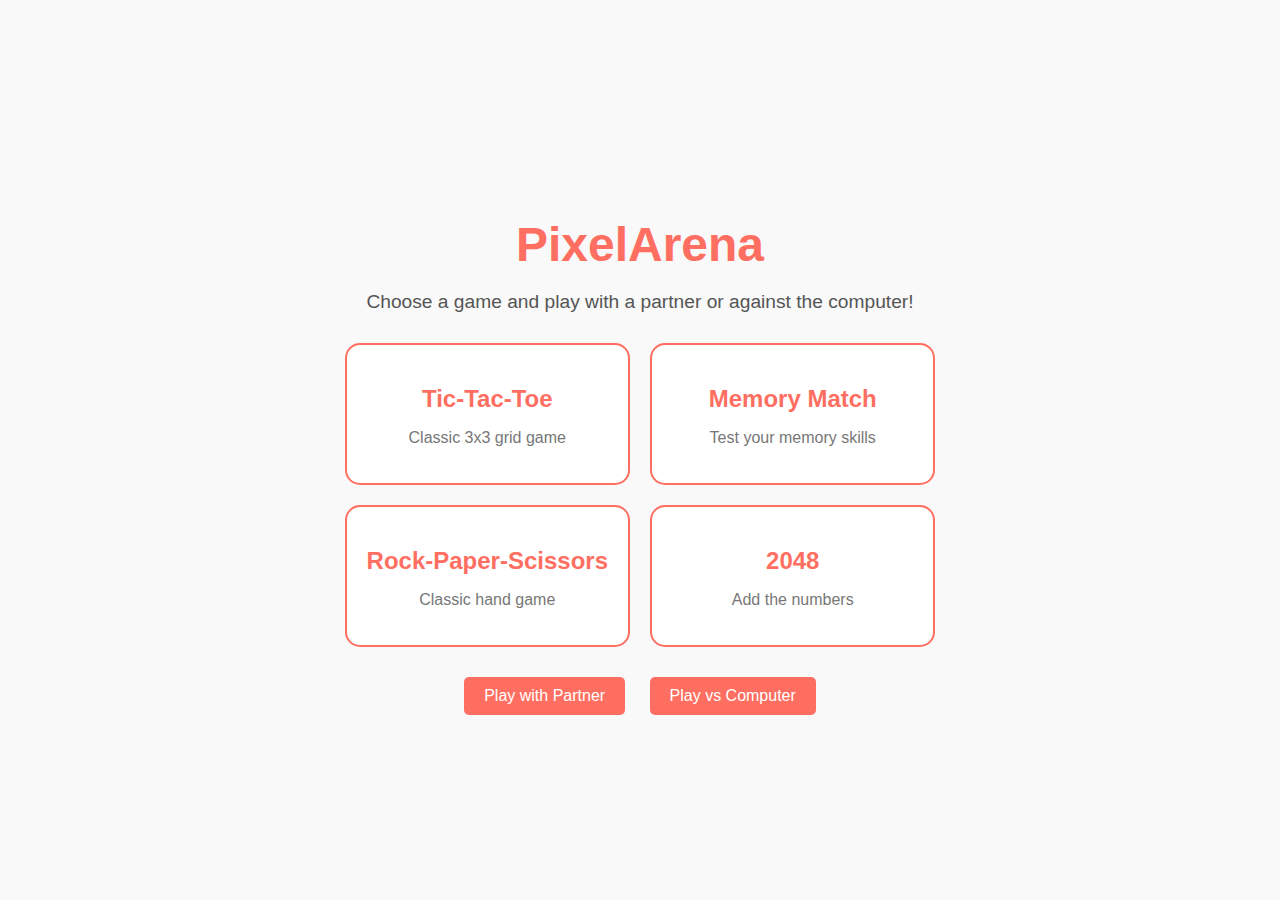
==== index.html @ 6f016594 "“Push”" ====
<!DOCTYPE html>
<html lang="en">
<head>
  <meta charset="UTF-8">
  <meta name="viewport" content="width=device-width, initial-scale=1.0">
  <title>PixelArena - Home</title>
  <link rel="stylesheet" href="styles.css">
</head>
<body>
  <div class="home-container">
    <h1>PixelArena</h1>
    <p>Choose a game and play with a partner or against the computer!</p>

    <div class="game-cards">
      <!-- Tic-Tac-Toe -->
      <div class="game-card" onclick="navigateToGame('tic-tac-toe')">
        <h2>Tic-Tac-Toe</h2>
        <p>Classic 3x3 grid game</p>
      </div>

      <!-- Memory Match -->
      <div class="game-card" onclick="navigateToGame('memory-match')">
        <h2>Memory Match</h2>
        <p>Test your memory skills</p>
      </div>

      <!-- Rock-Paper-Scissors -->
      <div class="game-card" onclick="navigateToGame('rock-paper-scissors')">
        <h2>Rock-Paper-Scissors</h2>
        <p>Classic hand game</p>
      </div>

      <!-- Tencies -->
      <div class="game-card" onclick="navigateToGame('2048')">
        <h2>2048 </h2>
        <p>Add the numbers</p>
      </div>
    </div>

    <div class="mode-selection">
      <button onclick="setMode('partner')">Play with Partner</button>
      <button onclick="setMode('computer')">Play vs Computer</button>
    </div>
  </div>

  <script src="script.js"></script>
</body>
</html>
---- styles.css ----
/* General Styles */
body {
    font-family: 'Poppins', sans-serif;
    background-color: #f9f9f9;
    color: #333;
    margin: 0;
    padding: 0;
    display: flex;
    justify-content: center;
    align-items: center;
    min-height: 100vh;
  }
  
  .home-container {
    text-align: center;
    max-width: 800px;
    padding: 20px;
  }
  
  h1 {
    font-size: 3rem;
    color: #ff6f61;
    margin-bottom: 10px;
  }
  
  p {
    font-size: 1.2rem;
    color: #555;
  }
  
  .game-cards {
    display: grid;
    grid-template-columns: repeat(2, 1fr);
    gap: 20px;
    margin: 30px 0;
  }
  
  .game-card {
    background-color: #fff;
    border: 2px solid #ff6f61;
    border-radius: 15px;
    padding: 20px;
    cursor: pointer;
    transition: transform 0.3s ease, box-shadow 0.3s ease;
  }
  
  .game-card:hover {
    transform: translateY(-10px);
    box-shadow: 0 10px 20px rgba(255, 111, 97, 0.2);
  }
  
  .game-card h2 {
    font-size: 1.5rem;
    color: #ff6f61;
    margin-bottom: 10px;
  }
  
  .game-card p {
    font-size: 1rem;
    color: #777;
  }
  
  .mode-selection {
    margin-top: 20px;
  }
  
  .mode-selection button {
    padding: 10px 20px;
    font-size: 1rem;
    background-color: #ff6f61;
    color: #fff;
    border: none;
    border-radius: 5px;
    cursor: pointer;
    margin: 0 10px;
    transition: background-color 0.3s ease;
  }
  
  .mode-selection button:hover {
    background-color: #ff4a3d;
  }
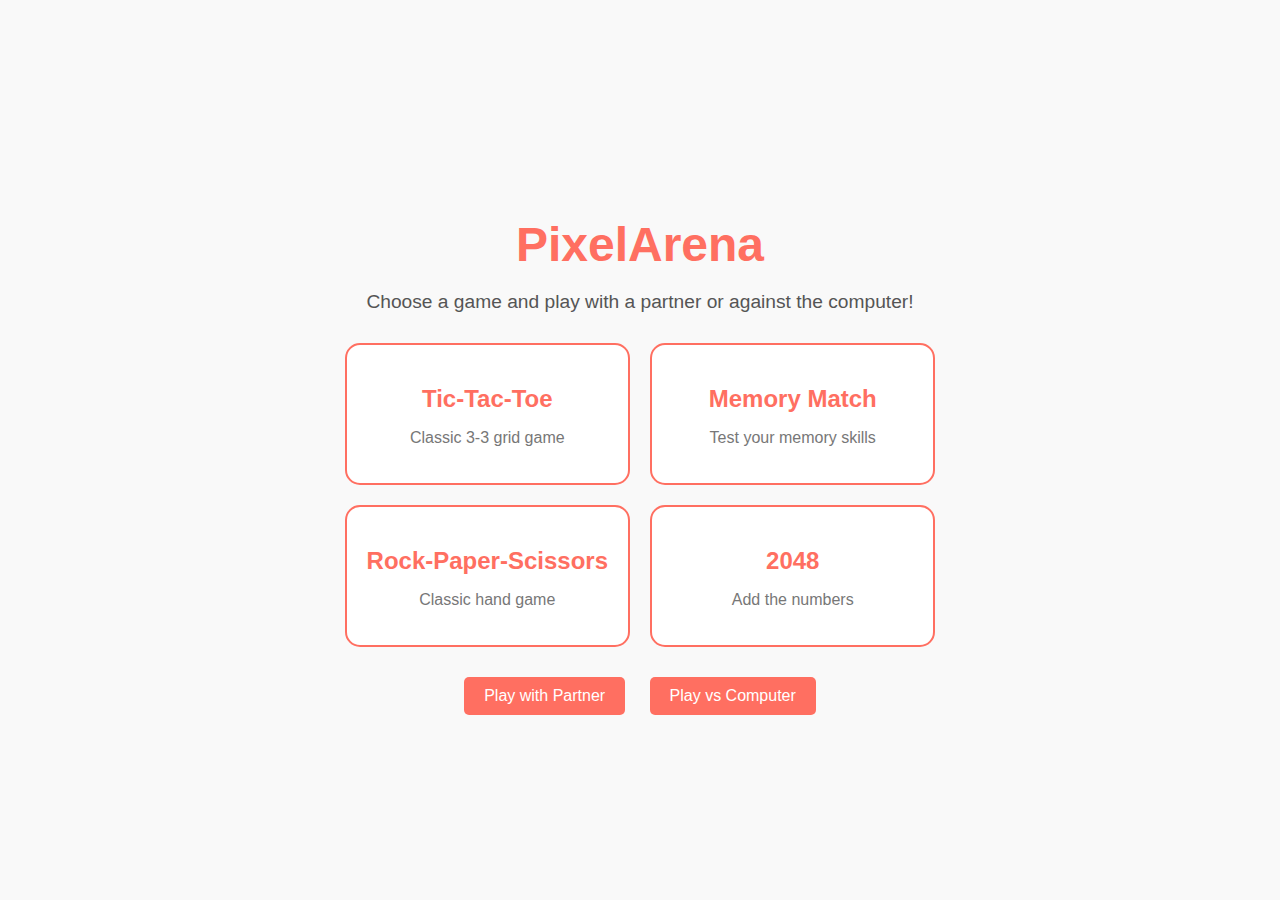
==== commit f33e7755: "“Push”" ====
--- a/index.html
+++ b/index.html
@@ -15,7 +15,7 @@
       <!-- Tic-Tac-Toe -->
       <div class="game-card" onclick="navigateToGame('tic-tac-toe')">
         <h2>Tic-Tac-Toe</h2>
-        <p>Classic 3x3 grid game</p>
+        <p>Classic 3-3 grid game</p>
       </div>
 
       <!-- Memory Match -->
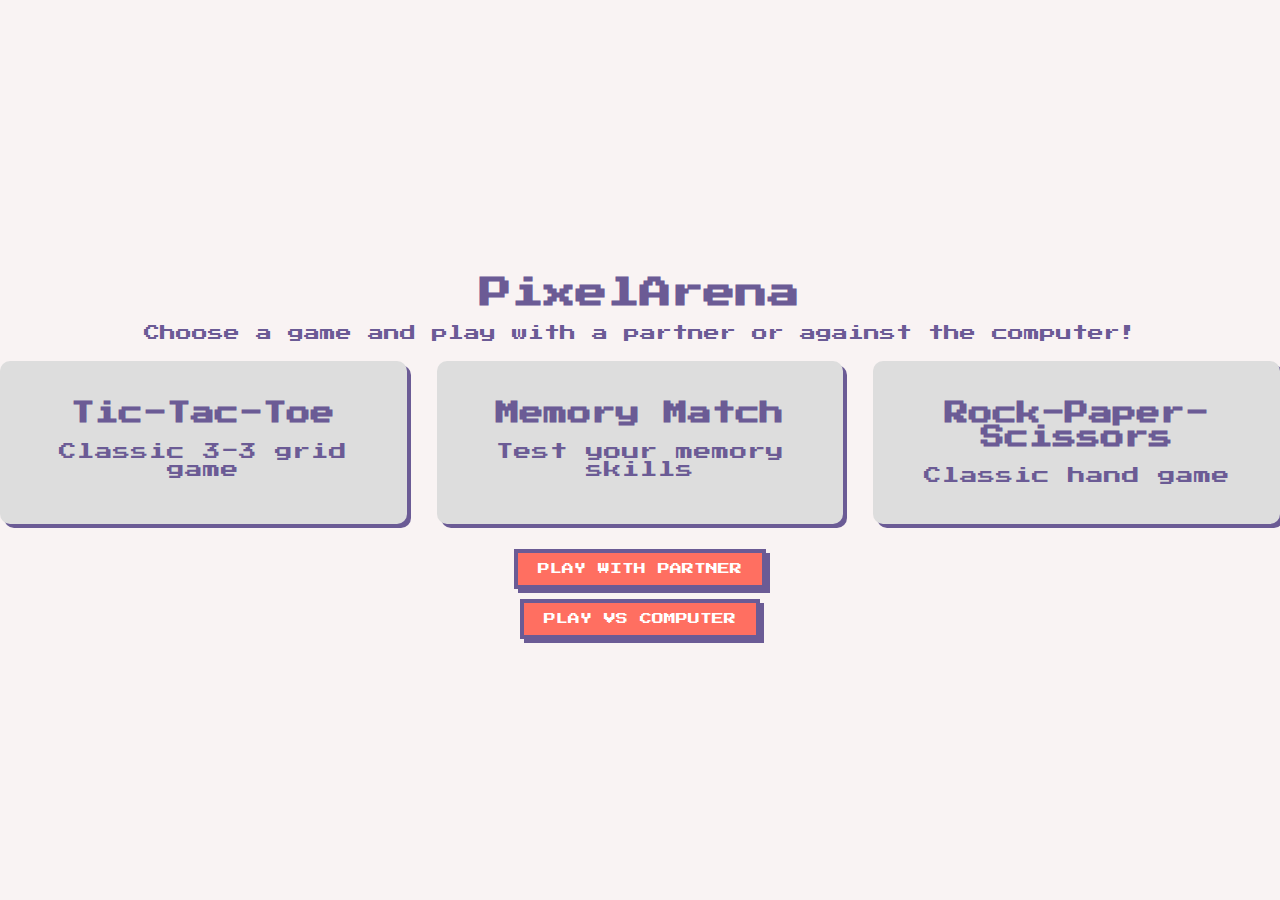
==== commit 2a1c77f5: "Color" ====
--- a/index.html
+++ b/index.html
@@ -5,6 +5,7 @@
   <meta name="viewport" content="width=device-width, initial-scale=1.0">
   <title>PixelArena - Home</title>
   <link rel="stylesheet" href="styles.css">
+  <link href="https://fonts.googleapis.com/css2?family=Press+Start+2P&display=swap" rel="stylesheet">
 </head>
 <body>
   <div class="home-container">
@@ -29,12 +30,6 @@
         <h2>Rock-Paper-Scissors</h2>
         <p>Classic hand game</p>
       </div>
-
-      <!-- Tencies -->
-      <div class="game-card" onclick="navigateToGame('2048')">
-        <h2>2048 </h2>
-        <p>Add the numbers</p>
-      </div>
     </div>
 
     <div class="mode-selection">
@@ -45,4 +40,4 @@
 
   <script src="script.js"></script>
 </body>
-</html>+</html>
--- a/styles.css
+++ b/styles.css
@@ -1,81 +1,89 @@
-/* General Styles */
+/* General styling */
 body {
-    font-family: 'Poppins', sans-serif;
-    background-color: #f9f9f9;
-    color: #333;
-    margin: 0;
-    padding: 0;
-    display: flex;
-    justify-content: center;
-    align-items: center;
-    min-height: 100vh;
-  }
-  
-  .home-container {
-    text-align: center;
-    max-width: 800px;
-    padding: 20px;
-  }
-  
-  h1 {
-    font-size: 3rem;
-    color: #ff6f61;
-    margin-bottom: 10px;
-  }
-  
-  p {
-    font-size: 1.2rem;
-    color: #555;
-  }
-  
-  .game-cards {
-    display: grid;
-    grid-template-columns: repeat(2, 1fr);
-    gap: 20px;
-    margin: 30px 0;
-  }
-  
-  .game-card {
-    background-color: #fff;
-    border: 2px solid #ff6f61;
-    border-radius: 15px;
-    padding: 20px;
-    cursor: pointer;
-    transition: transform 0.3s ease, box-shadow 0.3s ease;
-  }
-  
-  .game-card:hover {
-    transform: translateY(-10px);
-    box-shadow: 0 10px 20px rgba(255, 111, 97, 0.2);
-  }
-  
-  .game-card h2 {
-    font-size: 1.5rem;
-    color: #ff6f61;
-    margin-bottom: 10px;
-  }
-  
-  .game-card p {
-    font-size: 1rem;
-    color: #777;
-  }
-  
-  .mode-selection {
-    margin-top: 20px;
-  }
-  
-  .mode-selection button {
-    padding: 10px 20px;
-    font-size: 1rem;
-    background-color: #ff6f61;
-    color: #fff;
-    border: none;
-    border-radius: 5px;
-    cursor: pointer;
-    margin: 0 10px;
-    transition: background-color 0.3s ease;
-  }
-  
-  .mode-selection button:hover {
-    background-color: #ff4a3d;
-  }+  font-family: 'Press Start 2P', cursive;
+  background-color: #f9f3f3;
+  color: #6b5b95;
+  margin: 0;
+  padding: 0;
+  display: flex;
+  justify-content: center;
+  align-items: center;
+  min-height: 100vh;
+  text-align: center;
+}
+
+
+h1 {
+  font-size: 2em;
+  color: #6b5b95;
+  margin-bottom: 10px;
+}
+
+p {
+  font-size: 1em;
+  margin-bottom: 20px;
+  color: #6b5b95;
+}
+
+.game-cards {
+  display: flex;
+  justify-content: space-between;
+  margin-bottom: 20px;
+  gap: 30px;
+}
+
+.game-card {
+  background-color: #ddd;
+  border-radius: 10px;
+  padding: 20px;
+  box-shadow: 4px 4px 0 #6b5b95;
+  cursor: pointer;
+  transition: transform 0.3s ease, background-color 0.3s;
+  width: 30%;
+}
+
+.game-card:hover {
+  background-color: #ff6f61;
+  transform: scale(1.05);
+}
+
+.game-card h2 {
+  font-size: 1.5em;
+  color: #6b5b95;
+  margin-bottom: 10px;
+}
+
+.game-card p {
+  font-size: 1.1em;
+  color: #6b5b95;
+}
+
+.mode-selection {
+  margin-top: auto; 
+  display: flex;
+  flex-direction: column; 
+  align-items: center; 
+}
+
+button {
+  font-family: 'Press Start 2P', cursive;
+  font-size: 0.75rem;
+  background-color: #ff6f61;
+  color: #fff;
+  border: 4px solid #6b5b95;
+  border-radius: 0;
+  padding: 10px 20px;
+  cursor: pointer;
+  text-transform: uppercase;
+  box-shadow: 4px 4px 0 #6b5b95;
+  transition: transform 0.2s ease;
+  text-decoration: none;
+  display: inline-block;
+  margin: 5px;
+}
+
+button:hover {
+  background-color: #ff4a3d;
+  transform: translate(-2px, -2px);
+  box-shadow: 6px 6px 0 #6b5b95;
+}
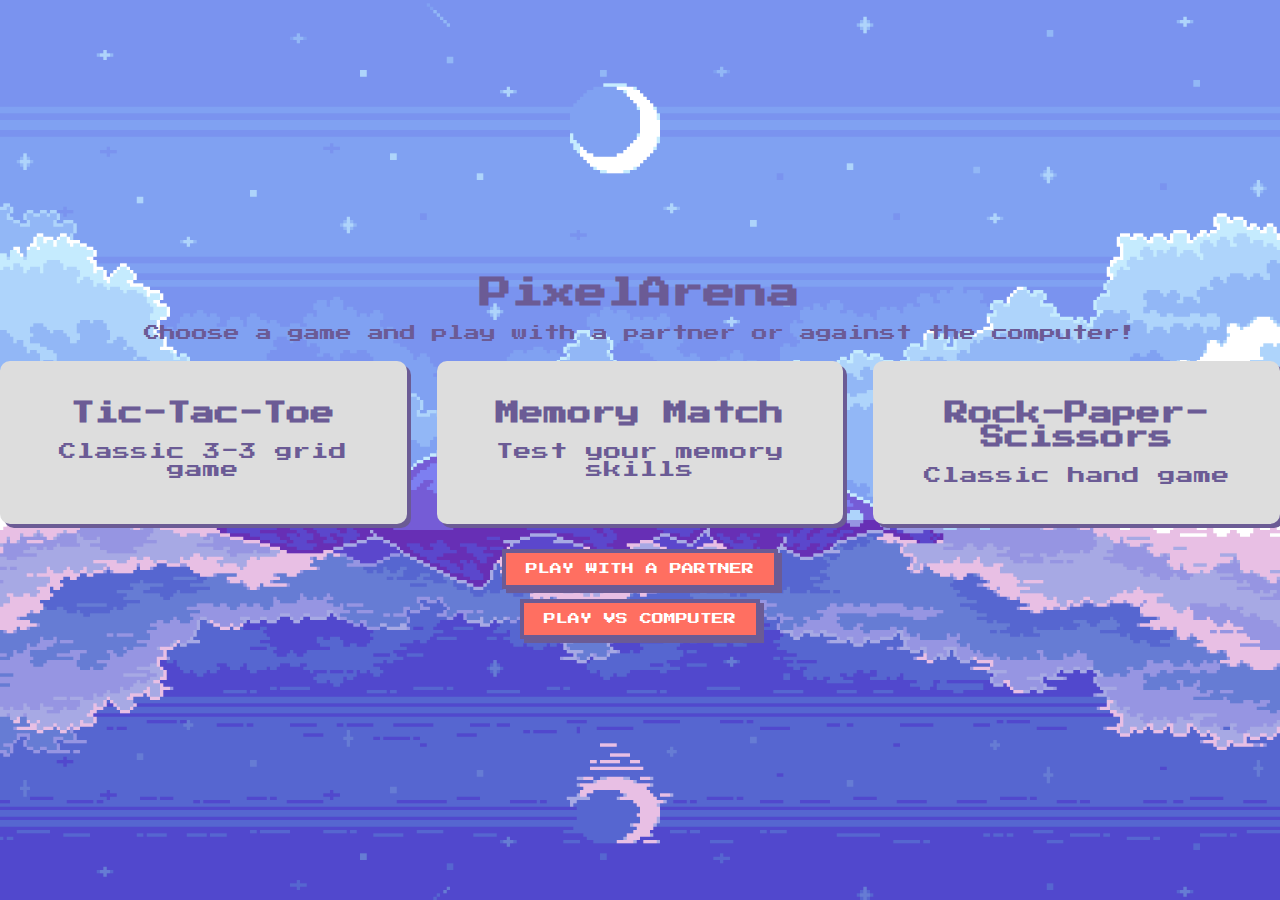
==== commit cb5553bf: "a" ====
--- a/index.html
+++ b/index.html
@@ -13,19 +13,16 @@
     <p>Choose a game and play with a partner or against the computer!</p>
 
     <div class="game-cards">
-      <!-- Tic-Tac-Toe -->
       <div class="game-card" onclick="navigateToGame('tic-tac-toe')">
         <h2>Tic-Tac-Toe</h2>
         <p>Classic 3-3 grid game</p>
       </div>
 
-      <!-- Memory Match -->
       <div class="game-card" onclick="navigateToGame('memory-match')">
         <h2>Memory Match</h2>
         <p>Test your memory skills</p>
       </div>
 
-      <!-- Rock-Paper-Scissors -->
       <div class="game-card" onclick="navigateToGame('rock-paper-scissors')">
         <h2>Rock-Paper-Scissors</h2>
         <p>Classic hand game</p>
@@ -33,7 +30,7 @@
     </div>
 
     <div class="mode-selection">
-      <button onclick="setMode('partner')">Play with Partner</button>
+      <button onclick="setMode('partner')">Play with a Partner</button>
       <button onclick="setMode('computer')">Play vs Computer</button>
     </div>
   </div>
--- a/styles.css
+++ b/styles.css
@@ -1,7 +1,7 @@
-/* General styling */
 body {
   font-family: 'Press Start 2P', cursive;
-  background-color: #f9f3f3;
+  background: url('assets/gif.gif') no-repeat center center fixed;
+  background-size: cover;
   color: #6b5b95;
   margin: 0;
   padding: 0;
